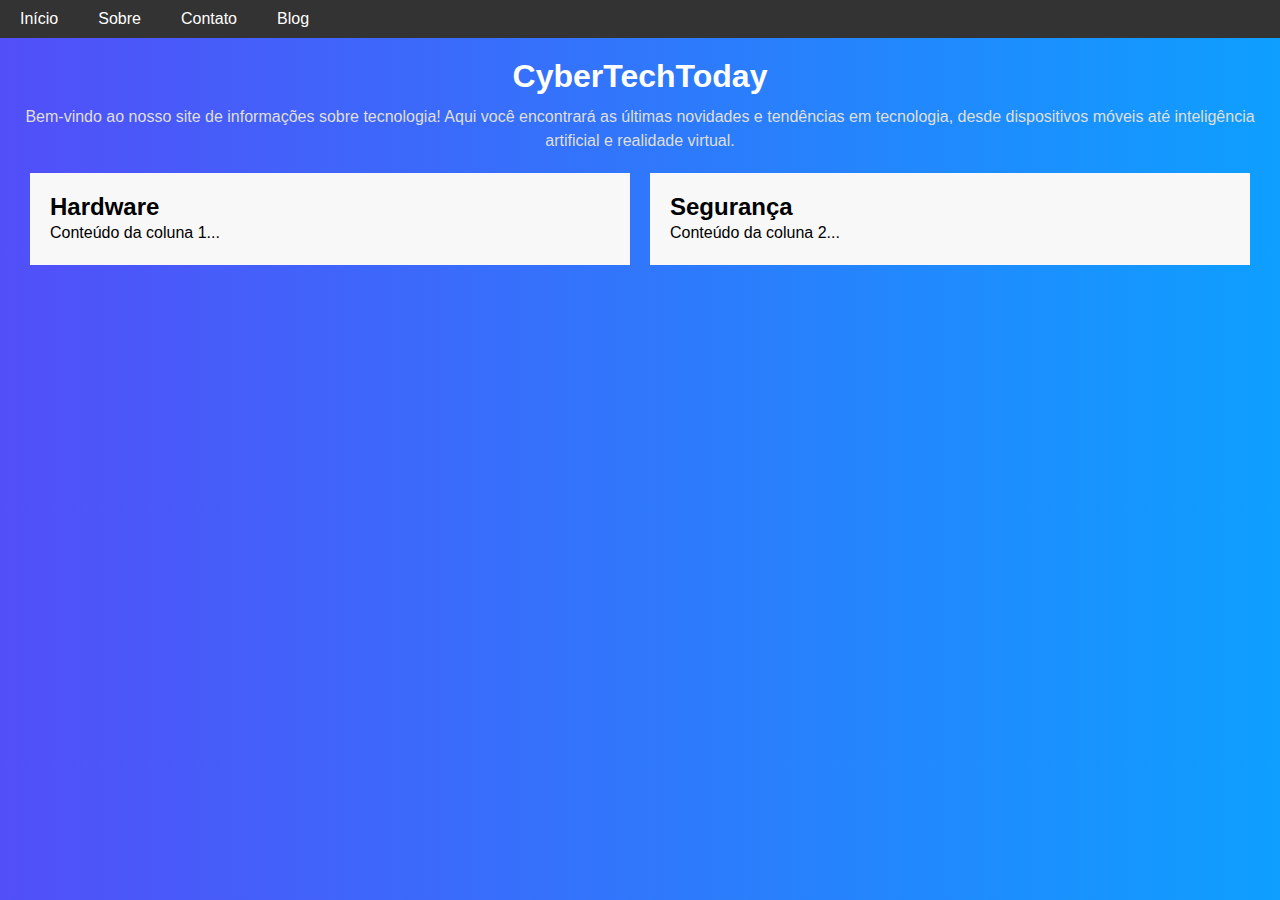
==== index.html @ d450ecc9 "first commit" ====
<!DOCTYPE html>
<html lang="pt_br">
<head>
    <meta charset="UTF-8">
    <meta http-equiv="X-UA-Compatible" content="IE=edge">
    <meta name="viewport" content="width=device-width, initial-scale=1.0">
    <title>CyberTechToday</title>

    <link rel="stylesheet" href="styles/styles.css">
    <link rel="stylesheet" href="https://cdnjs.cloudflare.com/ajax/libs/font-awesome/4.7.0/css/font-awesome.min.css">
</head>

<body>

    <!-- barra de navegação -->
    <nav class="navbar">
        <ul class="nav-menu">
          <li><a href="#">Início</a></li>
          <li><a href="#">Sobre</a></li>
          <li><a href="#">Contato</a></li>
          <li><a href="#">Blog</a></li>
        </ul>
    </nav>
      

    <!-- fim barra de navegação -->

    <!-- conteudo -->

    <div id="content">
        <h1 class="title">CyberTechToday</h1>
        <p class="subTitle">Bem-vindo ao nosso site de informações sobre tecnologia! Aqui você encontrará as últimas novidades e tendências em tecnologia, desde dispositivos móveis até inteligência artificial e realidade virtual.</p>
    </div>

    <div class="container">
        <div class="column">
          <h2>Hardware</h2>
          <p>Conteúdo da coluna 1...</p>
        </div>
        <div class="column">
          <h2>Segurança</h2>
          <p>Conteúdo da coluna 2...</p>
        </div>
      </div>
      
    <!-- fim conteudo -->

    <!-- rodapé -->
    
    <!-- fim rodapé -->

    <script src="js/navbar.js"></script>
   
</body>
</html>
---- styles/styles.css ----
*{
    box-sizing: border-box;
    padding: 0;
    margin: 0;
    font-family: 'Gill Sans', 'Gill Sans MT', Calibri, 'Trebuchet MS', sans-serif;
    list-style: none;
    text-decoration: none;
}
html,
body {
  height: 100%;
  background: linear-gradient(to right, #524ff8, #0e9fff);
}

.navbar {
background-color: #333;
overflow: hidden;
}

.navbar ul {
list-style-type: none;
margin: 0;
padding: 0;
display: flex;
}

.navbar li {
margin: 0 10px;
}

.navbar li a {
display: block;
color: white;
text-align: center;
padding: 10px;
text-decoration: none;
}

.navbar li a:hover {
background-color: #111;
}


/*Links*/

.title{
    margin-top: 20px;
    color: white;
}
.subTitle{
    margin-top: 10px;
    color: #dfdfdf;
}
.title, .subTitle{
    text-align: center;
    justify-content: center;
}


.container {
    display: flex;
    flex-wrap: wrap;
    justify-content: center;
    margin: 20px 0;
  }
  
  .column {
    flex-basis: 100%;
    max-width: 600px;
    padding: 20px;
    background-color: #f8f8f8;
    margin: 0 10px;
    box-sizing: border-box;
  }
  
  @media screen and (min-width: 768px) {
    .column {
      flex-basis: calc(50% - 20px);
      margin: 0 10px 20px;
    }
  }
  
  h2 {
    font-size: 24px;
    margin-top: 0;
  }
  
  p {
    font-size: 16px;
    line-height: 1.5;
  }
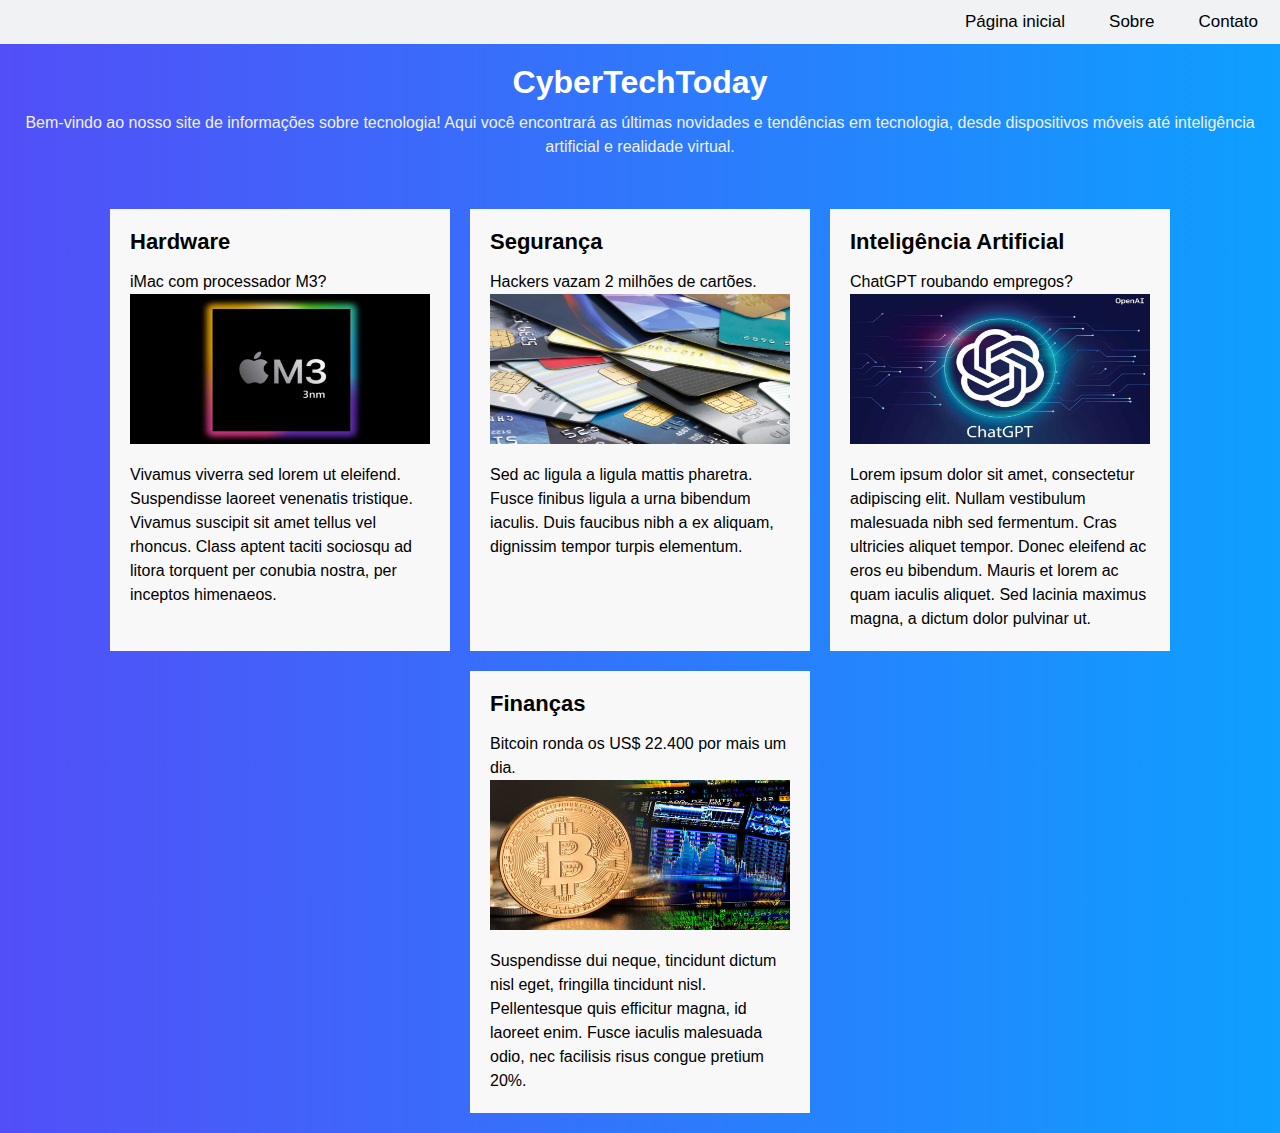
==== commit a38db6f4: "Estudo" ====
--- a/index.html
+++ b/index.html
@@ -15,10 +15,9 @@
     <!-- barra de navegação -->
     <nav class="navbar">
         <ul class="nav-menu">
-          <li><a href="#">Início</a></li>
+          <li><a href="#">Página inicial</a></li>
           <li><a href="#">Sobre</a></li>
           <li><a href="#">Contato</a></li>
-          <li><a href="#">Blog</a></li>
         </ul>
     </nav>
       
@@ -35,11 +34,28 @@
     <div class="container">
         <div class="column">
           <h2>Hardware</h2>
-          <p>Conteúdo da coluna 1...</p>
+          <p>iMac com processador M3?</p>
+          <img src="imgs/hardware/m3.jpg" alt="">
+          <p>Vivamus viverra sed lorem ut eleifend. Suspendisse laoreet venenatis tristique. Vivamus suscipit sit amet tellus vel rhoncus. Class aptent taciti sociosqu ad litora torquent per conubia nostra, per inceptos himenaeos.</p>
         </div>
         <div class="column">
           <h2>Segurança</h2>
-          <p>Conteúdo da coluna 2...</p>
+          <p>Hackers vazam 2 milhões de cartões.</p>
+          <img src="imgs/segurança/card.jpg" alt="">
+          <p class="last">Sed ac ligula a ligula mattis pharetra. Fusce finibus ligula a urna bibendum iaculis. Duis faucibus nibh a ex aliquam, dignissim tempor turpis elementum.</p>
+
+        </div>
+        <div class="column">
+          <h2>Inteligência Artificial</h2>
+          <p>ChatGPT roubando empregos?</p>
+          <img src="imgs/IA/chatgpt_assistente.jpg" alt="">
+          <p>Lorem ipsum dolor sit amet, consectetur adipiscing elit. Nullam vestibulum malesuada nibh sed fermentum. Cras ultricies aliquet tempor. Donec eleifend ac eros eu bibendum. Mauris et lorem ac quam iaculis aliquet. Sed lacinia maximus magna, a dictum dolor pulvinar ut.</p>
+        </div>
+        <div class="column">
+          <h2>Finanças</h2>
+          <p>Bitcoin ronda os US$ 22.400 por mais um dia.</p>
+          <img src="imgs/Finanças/cropped-Bitcoin-x-Bolsa-de-Valores.jpg" alt="">
+          <p>Suspendisse dui neque, tincidunt dictum nisl eget, fringilla tincidunt nisl. Pellentesque quis efficitur magna, id laoreet enim. Fusce iaculis malesuada odio, nec facilisis risus congue pretium 20%.</p>
         </div>
       </div>
       
--- a/styles/styles.css
+++ b/styles/styles.css
@@ -13,7 +13,7 @@
 }
 
 .navbar {
-background-color: #333;
+background-color: #F0F2F4;
 overflow: hidden;
 }
 
@@ -22,6 +22,7 @@
 margin: 0;
 padding: 0;
 display: flex;
+float: right;
 }
 
 .navbar li {
@@ -29,15 +30,17 @@
 }
 
 .navbar li a {
+border-radius: 5px;
 display: block;
-color: white;
+color: black;
 text-align: center;
-padding: 10px;
+padding: 12px;
+font-size: 17px;
 text-decoration: none;
 }
 
 .navbar li a:hover {
-background-color: #111;
+background-color: #C8CFDE;
 }
 
 
@@ -49,7 +52,7 @@
 }
 .subTitle{
     margin-top: 10px;
-    color: #dfdfdf;
+    color: #f1f1f1;
 }
 .title, .subTitle{
     text-align: center;
@@ -61,7 +64,7 @@
     display: flex;
     flex-wrap: wrap;
     justify-content: center;
-    margin: 20px 0;
+    margin: 50px 0;
   }
   
   .column {
@@ -72,21 +75,25 @@
     margin: 0 10px;
     box-sizing: border-box;
   }
+  .column img{
+    width: 300px;
+    max-height: 150px;
+  }
   
   @media screen and (min-width: 768px) {
     .column {
-      flex-basis: calc(50% - 20px);
+      flex-basis: calc(25% - 20px);
       margin: 0 10px 20px;
     }
   }
   
   h2 {
-    font-size: 24px;
+    font-size: 22px;
     margin-top: 0;
   }
   
   p {
+    margin-top: 15px;
     font-size: 16px;
     line-height: 1.5;
-  }
-  +  }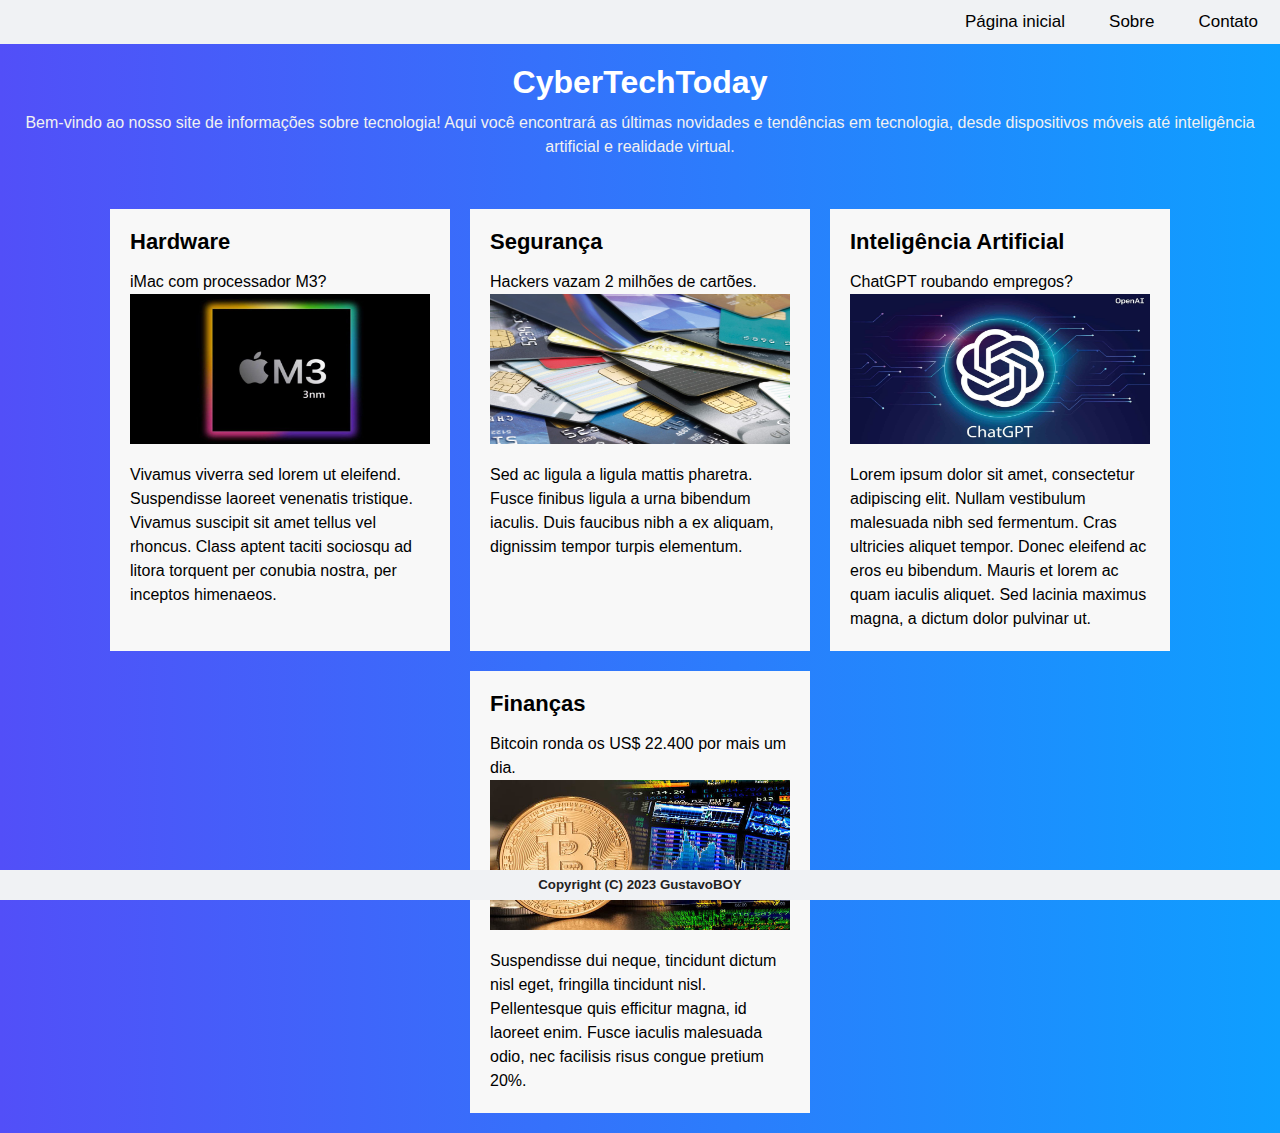
==== commit 0dd5b4a0: "Estudo dia 9/3" ====
--- a/index.html
+++ b/index.html
@@ -17,7 +17,7 @@
         <ul class="nav-menu">
           <li><a href="#">Página inicial</a></li>
           <li><a href="#">Sobre</a></li>
-          <li><a href="#">Contato</a></li>
+          <li><a href="contact.html">Contato</a></li>
         </ul>
     </nav>
       
@@ -26,18 +26,20 @@
 
     <!-- conteudo -->
 
-    <div id="content">
+    <div id="content"> 
         <h1 class="title">CyberTechToday</h1>
         <p class="subTitle">Bem-vindo ao nosso site de informações sobre tecnologia! Aqui você encontrará as últimas novidades e tendências em tecnologia, desde dispositivos móveis até inteligência artificial e realidade virtual.</p>
     </div>
 
     <div class="container">
+
         <div class="column">
           <h2>Hardware</h2>
           <p>iMac com processador M3?</p>
           <img src="imgs/hardware/m3.jpg" alt="">
           <p>Vivamus viverra sed lorem ut eleifend. Suspendisse laoreet venenatis tristique. Vivamus suscipit sit amet tellus vel rhoncus. Class aptent taciti sociosqu ad litora torquent per conubia nostra, per inceptos himenaeos.</p>
         </div>
+
         <div class="column">
           <h2>Segurança</h2>
           <p>Hackers vazam 2 milhões de cartões.</p>
@@ -45,24 +47,31 @@
           <p class="last">Sed ac ligula a ligula mattis pharetra. Fusce finibus ligula a urna bibendum iaculis. Duis faucibus nibh a ex aliquam, dignissim tempor turpis elementum.</p>
 
         </div>
+
         <div class="column">
           <h2>Inteligência Artificial</h2>
           <p>ChatGPT roubando empregos?</p>
           <img src="imgs/IA/chatgpt_assistente.jpg" alt="">
           <p>Lorem ipsum dolor sit amet, consectetur adipiscing elit. Nullam vestibulum malesuada nibh sed fermentum. Cras ultricies aliquet tempor. Donec eleifend ac eros eu bibendum. Mauris et lorem ac quam iaculis aliquet. Sed lacinia maximus magna, a dictum dolor pulvinar ut.</p>
         </div>
+
         <div class="column">
           <h2>Finanças</h2>
           <p>Bitcoin ronda os US$ 22.400 por mais um dia.</p>
           <img src="imgs/Finanças/cropped-Bitcoin-x-Bolsa-de-Valores.jpg" alt="">
           <p>Suspendisse dui neque, tincidunt dictum nisl eget, fringilla tincidunt nisl. Pellentesque quis efficitur magna, id laoreet enim. Fusce iaculis malesuada odio, nec facilisis risus congue pretium 20%.</p>
         </div>
-      </div>
+
+    </div>
       
     <!-- fim conteudo -->
 
     <!-- rodapé -->
     
+    <footer>
+
+      <h5>Copyright (C) 2023  GustavoBOY</h5>
+    </footer>
     <!-- fim rodapé -->
 
     <script src="js/navbar.js"></script>
--- a/styles/styles.css
+++ b/styles/styles.css
@@ -96,4 +96,19 @@
     margin-top: 15px;
     font-size: 16px;
     line-height: 1.5;
+  }
+
+  footer{
+    position: absolute;
+    bottom: 0;
+    background-color: #F0F2F4;
+    
+    color: rgb(34, 33, 33);
+    text-align: center;
+    line-height: 30px;
+    font-family: 'Franklin Gothic Medium', 'Arial Narrow', Arial, sans-serif;
+
+    width: 100%;
+    height: 30px;
+    
   }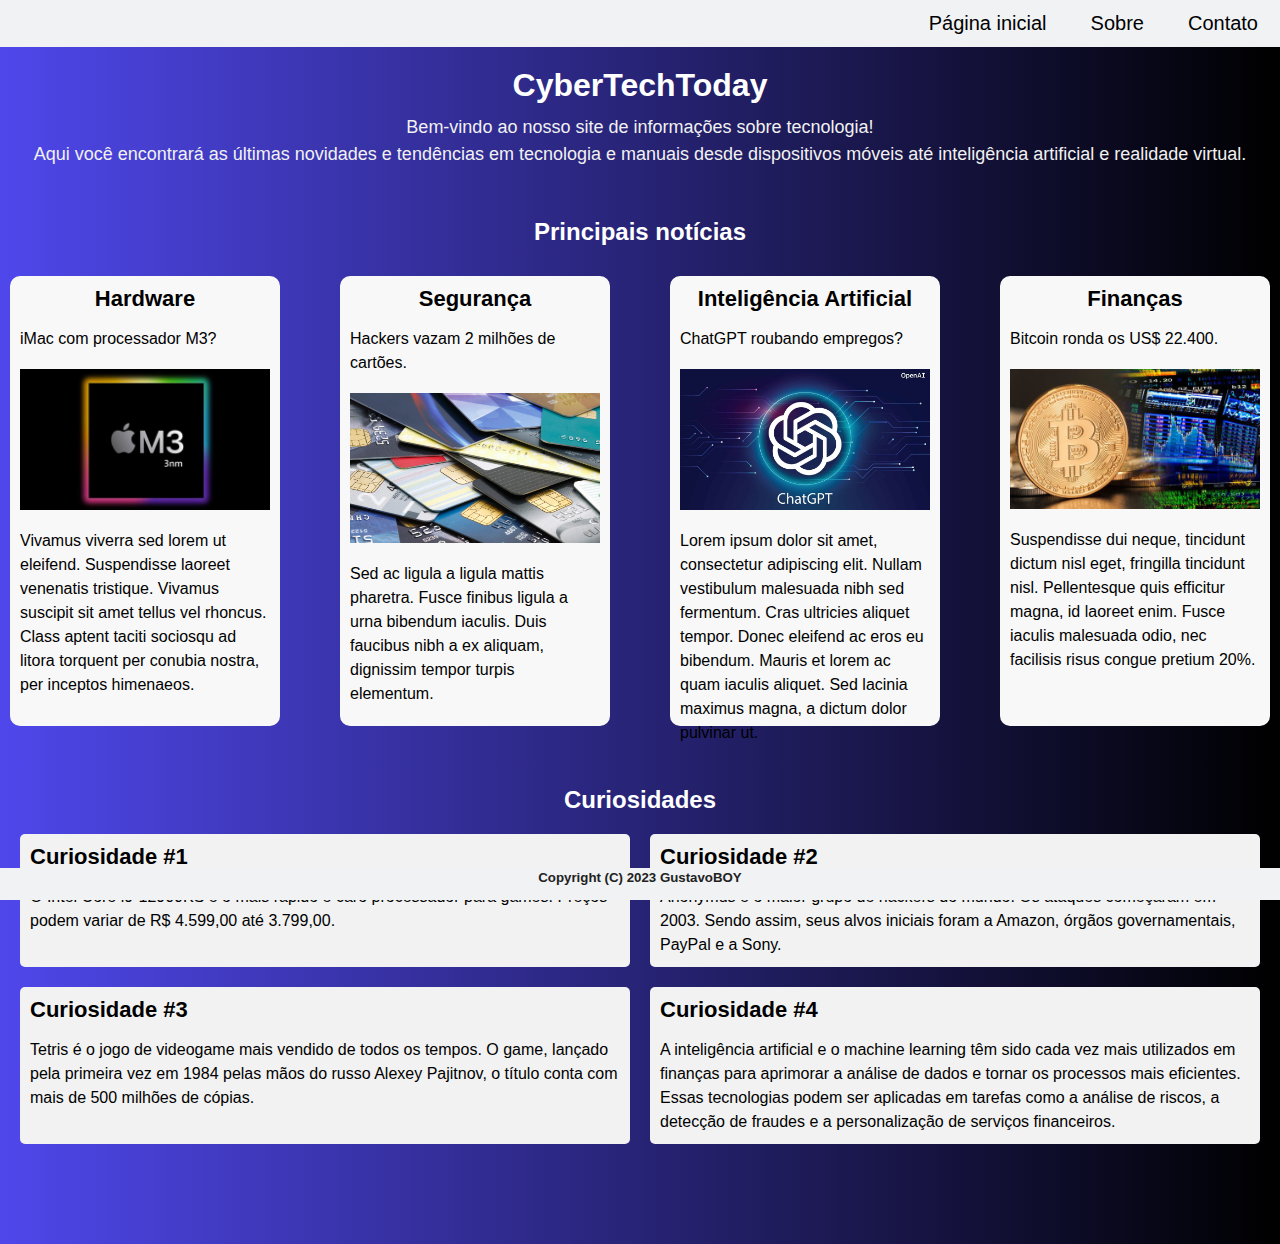
==== commit b25e21fd: "Estudo e ajustes" ====
--- a/index.html
+++ b/index.html
@@ -16,7 +16,7 @@
     <nav class="navbar">
         <ul class="nav-menu">
           <li><a href="#">Página inicial</a></li>
-          <li><a href="#">Sobre</a></li>
+          <li><a href="about.html">Sobre</a></li>
           <li><a href="contact.html">Contato</a></li>
         </ul>
     </nav>
@@ -28,22 +28,27 @@
 
     <div id="content"> 
         <h1 class="title">CyberTechToday</h1>
-        <p class="subTitle">Bem-vindo ao nosso site de informações sobre tecnologia! Aqui você encontrará as últimas novidades e tendências em tecnologia, desde dispositivos móveis até inteligência artificial e realidade virtual.</p>
+        <p class="subTitle">Bem-vindo ao nosso site de informações sobre tecnologia! <br> Aqui você encontrará as últimas novidades e tendências em tecnologia e manuais desde dispositivos móveis até inteligência artificial e realidade virtual.</p>
     </div>
 
-    <div class="container">
+    <h2 class="titleAll">Principais notícias</h2>
+    <section class="container">
 
         <div class="column">
           <h2>Hardware</h2>
           <p>iMac com processador M3?</p>
+          <br>
           <img src="imgs/hardware/m3.jpg" alt="">
+          <br>
           <p>Vivamus viverra sed lorem ut eleifend. Suspendisse laoreet venenatis tristique. Vivamus suscipit sit amet tellus vel rhoncus. Class aptent taciti sociosqu ad litora torquent per conubia nostra, per inceptos himenaeos.</p>
         </div>
 
         <div class="column">
           <h2>Segurança</h2>
           <p>Hackers vazam 2 milhões de cartões.</p>
+          <br>
           <img src="imgs/segurança/card.jpg" alt="">
+          <br>
           <p class="last">Sed ac ligula a ligula mattis pharetra. Fusce finibus ligula a urna bibendum iaculis. Duis faucibus nibh a ex aliquam, dignissim tempor turpis elementum.</p>
 
         </div>
@@ -51,19 +56,43 @@
         <div class="column">
           <h2>Inteligência Artificial</h2>
           <p>ChatGPT roubando empregos?</p>
+          <br>
           <img src="imgs/IA/chatgpt_assistente.jpg" alt="">
+          <br>
           <p>Lorem ipsum dolor sit amet, consectetur adipiscing elit. Nullam vestibulum malesuada nibh sed fermentum. Cras ultricies aliquet tempor. Donec eleifend ac eros eu bibendum. Mauris et lorem ac quam iaculis aliquet. Sed lacinia maximus magna, a dictum dolor pulvinar ut.</p>
         </div>
 
         <div class="column">
           <h2>Finanças</h2>
-          <p>Bitcoin ronda os US$ 22.400 por mais um dia.</p>
+          <p>Bitcoin ronda os US$ 22.400.</p>
+          <br>
           <img src="imgs/Finanças/cropped-Bitcoin-x-Bolsa-de-Valores.jpg" alt="">
+          <br>
           <p>Suspendisse dui neque, tincidunt dictum nisl eget, fringilla tincidunt nisl. Pellentesque quis efficitur magna, id laoreet enim. Fusce iaculis malesuada odio, nec facilisis risus congue pretium 20%.</p>
         </div>
 
-    </div>
-      
+    </section>
+
+    <h2 class="titleAll">Curiosidades</h2>
+    <section class="curiosidades-container">
+
+      <div class="curiosidade-coluna">
+        <h2>Curiosidade #1</h2>
+        <p>O Intel Core i9-12900KS é o mais rápido e caro processador para games. Preços podem variar de R$ 4.599,00 até 3.799,00.</p>
+      </div>
+      <div class="curiosidade-coluna">
+        <h2>Curiosidade #2</h2>
+        <p>Anonymus é o maior grupo de hackers do mundo. Os ataques começaram em 2003. Sendo assim, seus alvos iniciais foram a Amazon, órgãos governamentais, PayPal e a Sony.</p>
+      </div>
+      <div class="curiosidade-coluna">
+        <h2>Curiosidade #3</h2>
+        <p>Tetris é o jogo de videogame mais vendido de todos os tempos. O game, lançado pela primeira vez em 1984 pelas mãos do russo Alexey Pajitnov, o título conta com mais de 500 milhões de cópias.</p>
+      </div>
+      <div class="curiosidade-coluna">
+        <h2>Curiosidade #4</h2>
+        <p>A inteligência artificial e o machine learning têm sido cada vez mais utilizados em finanças para aprimorar a análise de dados e tornar os processos mais eficientes. Essas tecnologias podem ser aplicadas em tarefas como a análise de riscos, a detecção de fraudes e a personalização de serviços financeiros.</p>
+      </div>
+    </section>
     <!-- fim conteudo -->
 
     <!-- rodapé -->
--- a/styles/styles.css
+++ b/styles/styles.css
@@ -9,7 +9,7 @@
 html,
 body {
   height: 100%;
-  background: linear-gradient(to right, #524ff8, #0e9fff);
+  background: linear-gradient(to right, #4f47eb, #000000);
 }
 
 .navbar {
@@ -35,12 +35,13 @@
 color: black;
 text-align: center;
 padding: 12px;
-font-size: 17px;
+font-size: 20px;
 text-decoration: none;
 }
 
 .navbar li a:hover {
-background-color: #C8CFDE;
+background: linear-gradient(to right, #625be2, #111e26);
+color: white;
 }
 
 
@@ -52,63 +53,95 @@
 }
 .subTitle{
     margin-top: 10px;
+    font-size: 18px;
     color: #f1f1f1;
 }
 .title, .subTitle{
     text-align: center;
     justify-content: center;
 }
+.titleAll{
+  margin-top: 50px;
+  color: white;
+  text-align: center;
+  justify-content: center;
+  font-size: 24px;
+  font-family: 'Segoe UI', Tahoma, Geneva, Verdana, sans-serif;
+}
+
+/*NOTICIAS*/
+.container {
+  display: flex;
+  flex-wrap: wrap;
+  justify-content: space-between;
+  margin: 30px 0;
+}
+.column {
+  height: 450px;
+  flex-basis: calc(50% - 10px);
+  margin-bottom: 20px;
+  padding: 10px;
+  background-color: #f8f8f8;
+  border-radius: 10px;
+}
+.column h2{
+  text-align: center;
+}
+
+.column img{
+  width: 250px;
+  max-height: 150px;
+}
+@media screen and (min-width: 768px) {
+  .column {
+    flex-basis: calc(20% - 10px);
+    margin: 0 10px 10px;
+  }
+}
+h2 {
+  font-size: 22px;
+  margin-top: 0;
+}
+p {
+  margin-top: 15px;
+  font-size: 16px;
+  line-height: 1.5;
+}
 
 
-.container {
-    display: flex;
-    flex-wrap: wrap;
-    justify-content: center;
-    margin: 50px 0;
-  }
+/*CURIOSIDADES*/
+
+.curiosidades-container {
+  display: flex;
+  flex-wrap: wrap;
+  justify-content: space-between;
+  margin: 20px;
+}
+
+.curiosidade-coluna {
+  flex-basis: calc(50% - 10px);
+  margin-bottom: 20px;
+  padding: 10px;
+  background-color: #f2f2f2;
+  border-radius: 5px;
+}
+.curiosidades-container{
+  padding-bottom: 5rem;
+}
+
+/*RODAPÉ*/
+
+footer{
+  position: fixed;
+  bottom: 0;
+  width: 100%;
+  height: 2rem;
+  background-color: #F0F2F4;
   
-  .column {
-    flex-basis: 100%;
-    max-width: 600px;
-    padding: 20px;
-    background-color: #f8f8f8;
-    margin: 0 10px;
-    box-sizing: border-box;
-  }
-  .column img{
-    width: 300px;
-    max-height: 150px;
-  }
+  font-size: 1rem;
+  line-height: 1.5;
+  color: rgb(34, 33, 33);
+  text-align: center;
+  font-family: 'Franklin Gothic Medium', 'Arial Narrow', Arial, sans-serif;
   
-  @media screen and (min-width: 768px) {
-    .column {
-      flex-basis: calc(25% - 20px);
-      margin: 0 10px 20px;
-    }
-  }
-  
-  h2 {
-    font-size: 22px;
-    margin-top: 0;
-  }
-  
-  p {
-    margin-top: 15px;
-    font-size: 16px;
-    line-height: 1.5;
-  }
-
-  footer{
-    position: absolute;
-    bottom: 0;
-    background-color: #F0F2F4;
-    
-    color: rgb(34, 33, 33);
-    text-align: center;
-    line-height: 30px;
-    font-family: 'Franklin Gothic Medium', 'Arial Narrow', Arial, sans-serif;
-
-    width: 100%;
-    height: 30px;
-    
-  }+}